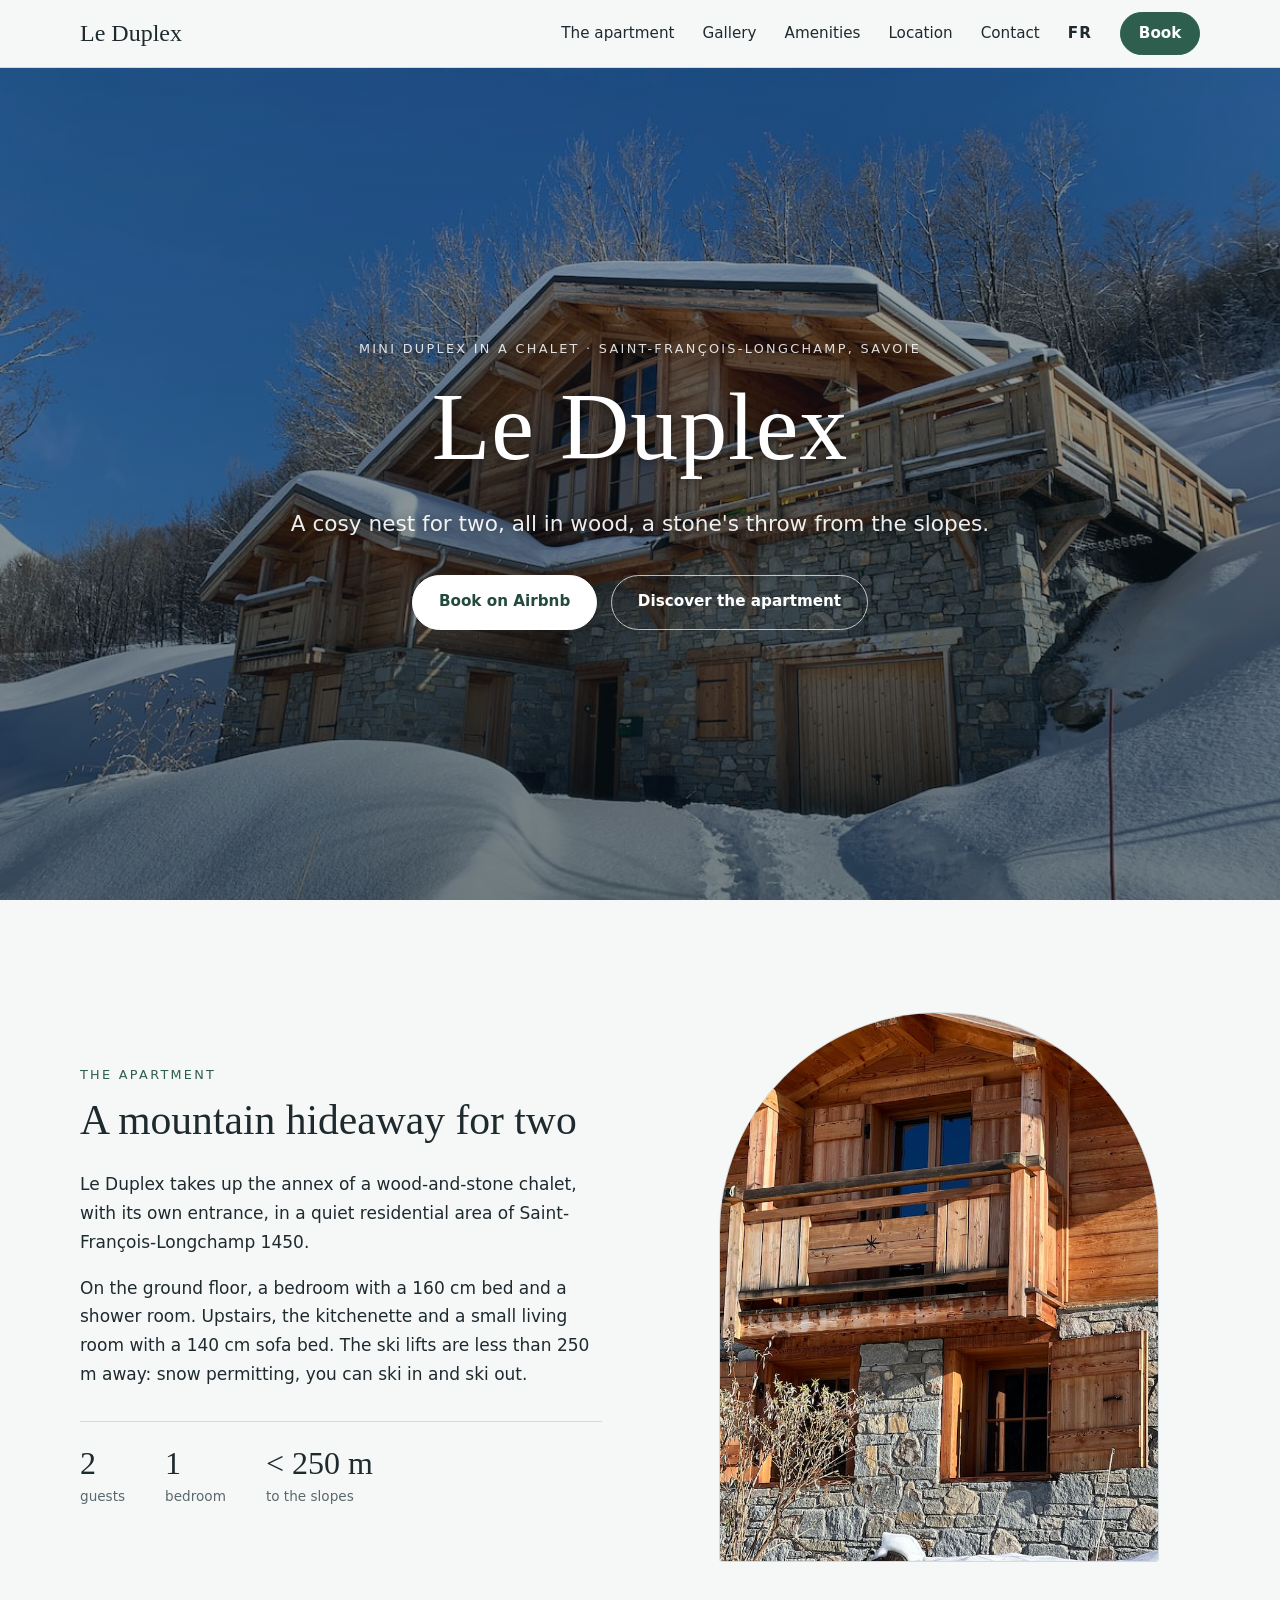
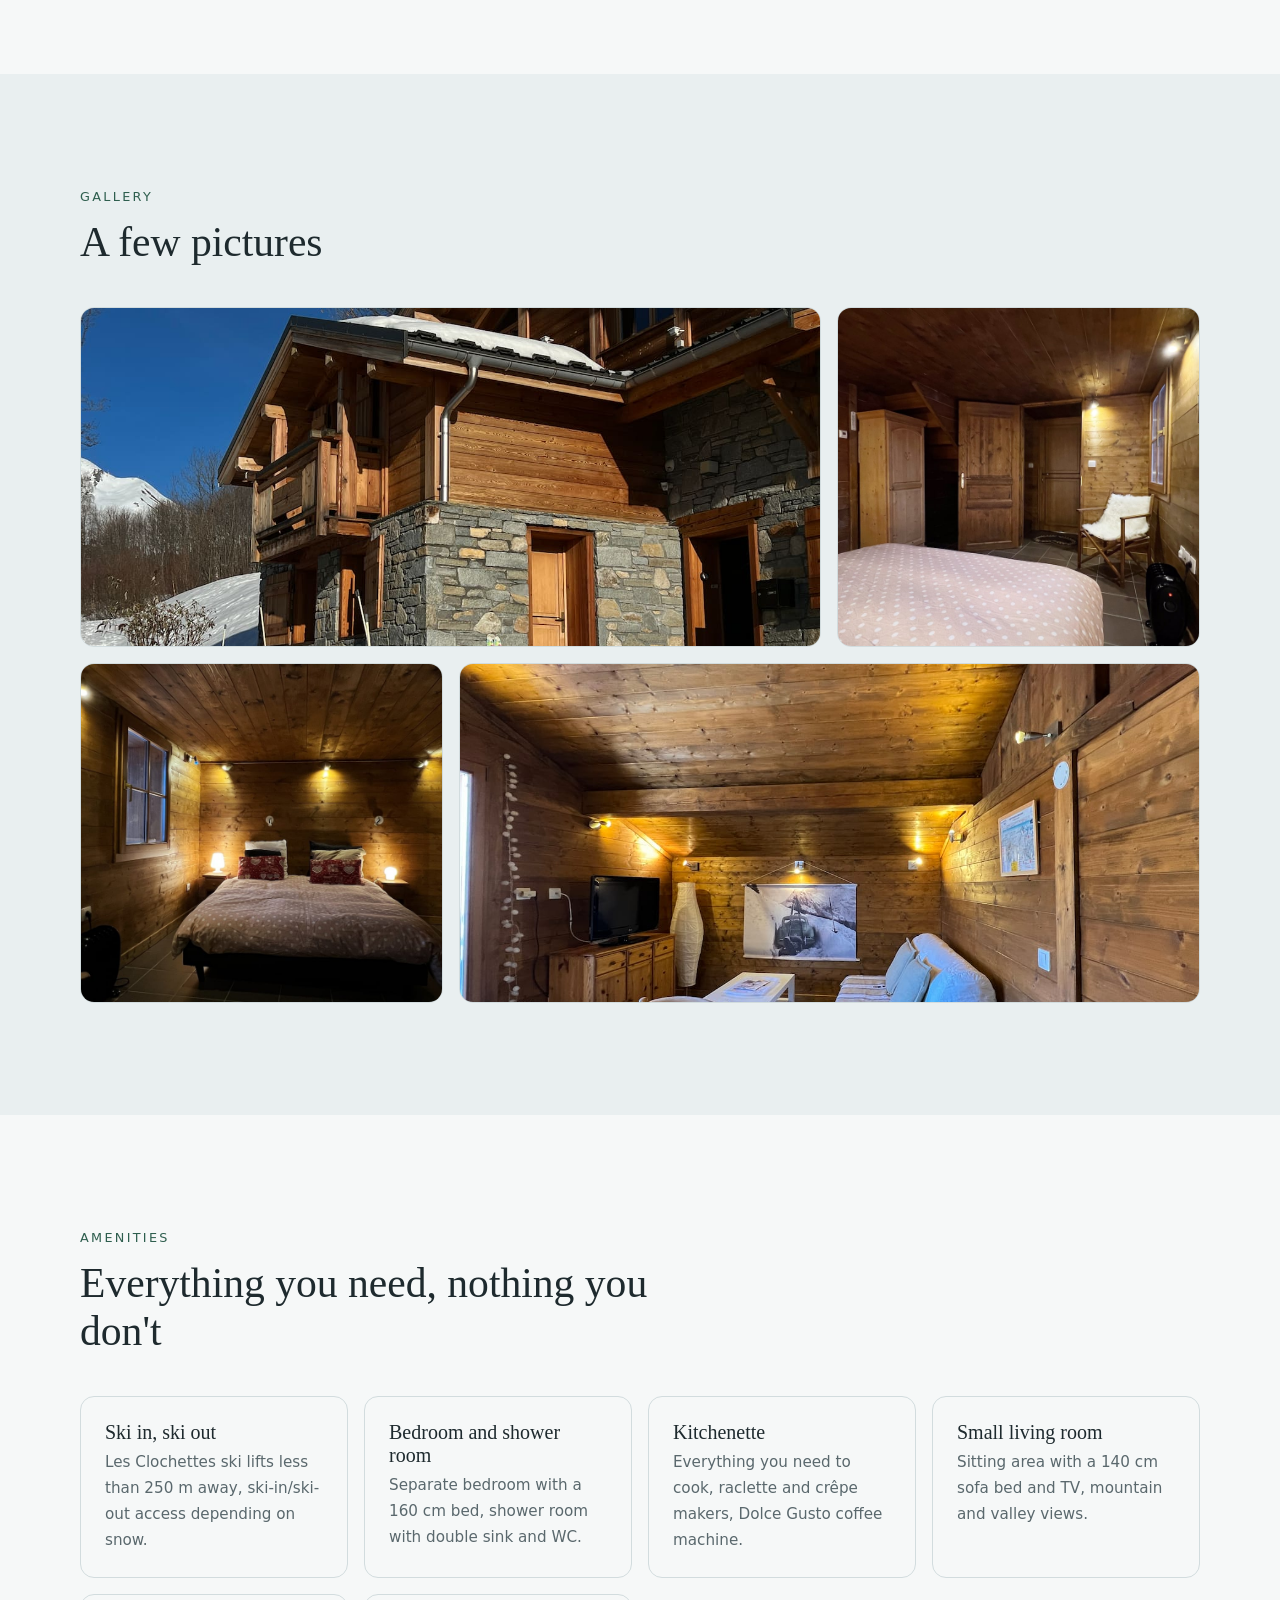
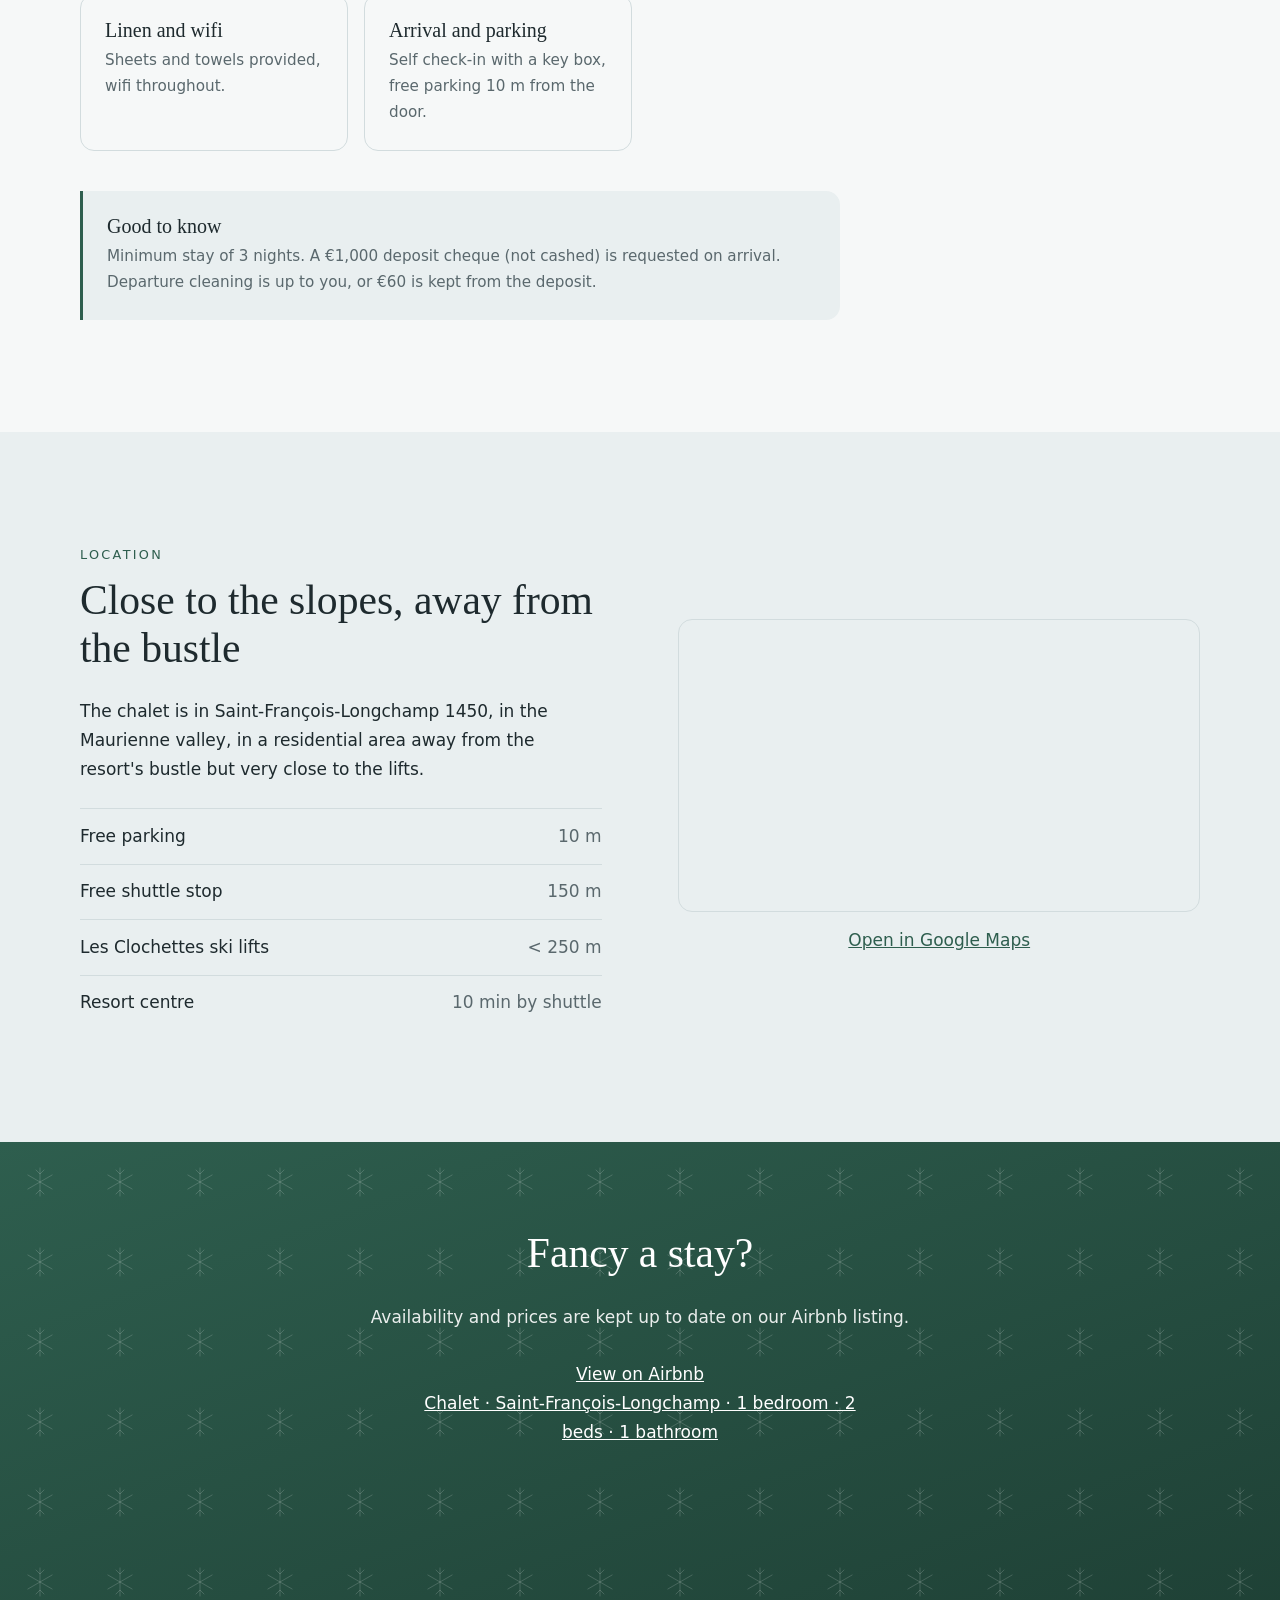
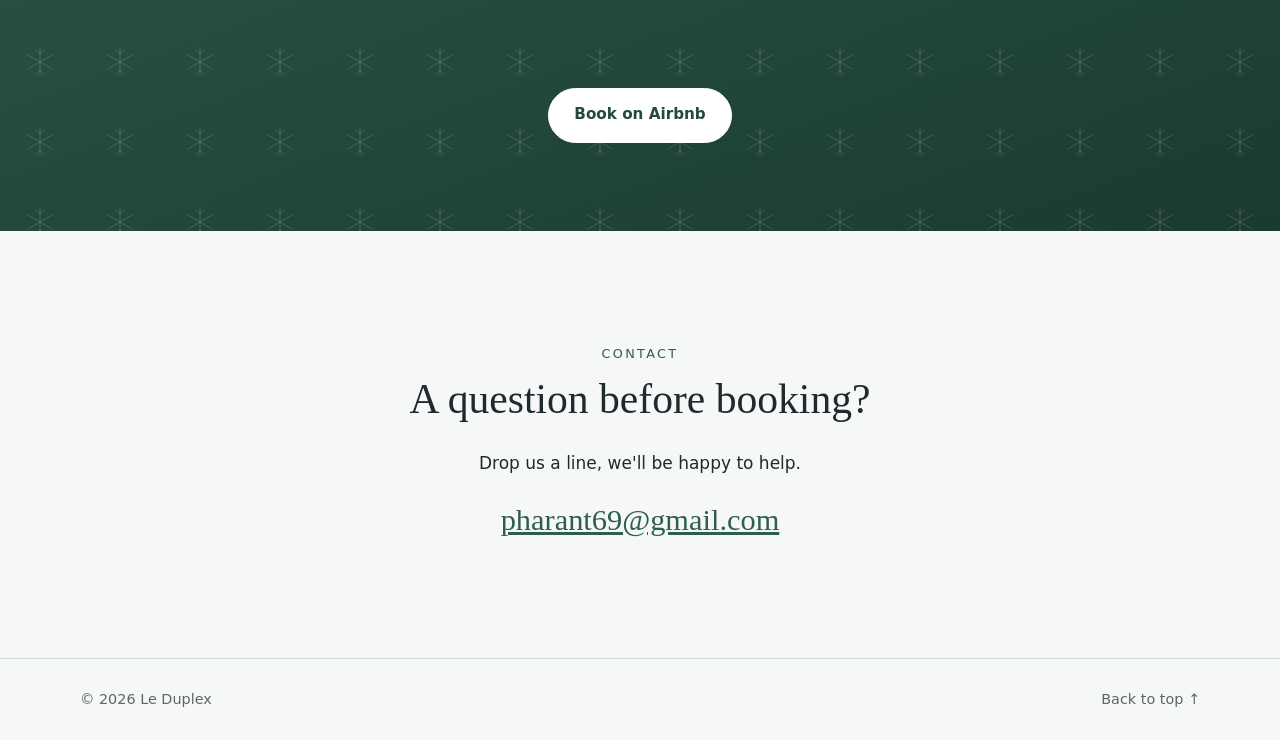
==== en/index.html @ a4e2efff "Create the Le Duplex site from the Dar Luce template One-page site (French and English) for the mini" ====
<!DOCTYPE html>
<html lang="en">
<head>
  <meta charset="utf-8">
  <meta name="viewport" content="width=device-width, initial-scale=1">
  <title>Le Duplex — Mini duplex in a chalet in Saint-François-Longchamp</title>
  <meta name="description" content="A mini duplex for two in a wood-and-stone chalet in Saint-François-Longchamp 1450, less than 250 m from the slopes. Discover the apartment and its amenities, and book your stay on Airbnb.">
  <meta name="theme-color" content="#2e5e4e">
  <meta property="og:title" content="Le Duplex — Mini duplex in a chalet in Saint-François-Longchamp">
  <meta property="og:description" content="A cosy nest for two in a chalet, less than 250 m from the slopes of Saint-François-Longchamp. Book on Airbnb.">
  <meta property="og:type" content="website">
  <link rel="alternate" hreflang="fr" href="../">
  <link rel="alternate" hreflang="en" href="./">
  <link rel="icon" href="../images/favicon.svg" type="image/svg+xml">
  <link rel="stylesheet" href="../css/style.css">
  <script>document.documentElement.classList.add('js');</script>
</head>
<body>
  <a class="skip-link" href="#apartment">Skip to content</a>

  <header class="site-header">
    <div class="container header-inner">
      <a class="brand" href="#home">Le Duplex</a>
      <button class="nav-toggle" type="button" aria-expanded="false" aria-controls="menu" aria-label="Open menu">
        <span></span><span></span><span></span>
      </button>
      <nav id="menu" class="nav" aria-label="Main navigation">
        <a href="#apartment">The apartment</a>
        <a href="#gallery">Gallery</a>
        <a href="#amenities">Amenities</a>
        <a href="#location">Location</a>
        <a href="#contact">Contact</a>
        <a class="lang" href="../index.html" lang="fr" hreflang="fr" aria-label="Version française">FR</a>
        <a class="btn btn-small" href="#book">Book</a>
      </nav>
    </div>
  </header>

  <main>
    <section id="home" class="hero">
      <div class="container hero-content">
        <p class="eyebrow">Mini duplex in a chalet · Saint-François-Longchamp, Savoie</p>
        <h1>Le Duplex</h1>
        <p class="hero-lead">A cosy nest for two, all in wood, a stone's throw from the slopes.</p>
        <div class="hero-actions">
          <a class="btn" href="https://www.airbnb.com/rooms/54011270" target="_blank" rel="noopener">Book on Airbnb</a>
          <a class="btn btn-ghost" href="#apartment">Discover the apartment</a>
        </div>
      </div>
    </section>

    <section id="apartment" class="section">
      <div class="container split">
        <div class="reveal">
          <p class="eyebrow">The apartment</p>
          <h2>A mountain hideaway for two</h2>
          <p>Le Duplex takes up the annex of a wood-and-stone chalet, with its own entrance, in a quiet residential area of Saint-François-Longchamp 1450.</p>
          <p>On the ground floor, a bedroom with a 160 cm bed and a shower room. Upstairs, the kitchenette and a small living room with a 140 cm sofa bed. The ski lifts are less than 250 m away: snow permitting, you can ski in and ski out.</p>
          <ul class="facts">
            <li><strong>2</strong><span>guests</span></li>
            <li><strong>1</strong><span>bedroom</span></li>
            <li><strong>&lt; 250 m</strong><span>to the slopes</span></li>
          </ul>
        </div>
        <figure class="photo photo-arch reveal"><img src="../images/photo3.jpg" alt="Wooden balcony and shutters of the chalet" width="1200" height="900"></figure>
      </div>
    </section>

    <section id="gallery" class="section section-alt">
      <div class="container">
        <div class="section-head reveal">
          <p class="eyebrow">Gallery</p>
          <h2>A few pictures</h2>
        </div>
        <div class="gallery">
          <figure class="photo wide reveal"><img src="../images/photo2.jpg" alt="The chalet entrance in the snow, skis leaning against the stone wall" width="1200" height="675" loading="lazy"></figure>
          <figure class="photo reveal"><img src="../images/photo5.jpg" alt="The bedroom: wooden wardrobe, armchair and windows" width="1200" height="800" loading="lazy"></figure>
          <figure class="photo reveal"><img src="../images/photo4.jpg" alt="The bedroom and its 160 cm bed, soft lighting" width="1200" height="800" loading="lazy"></figure>
          <figure class="photo wide reveal"><img src="../images/photo6.jpg" alt="The wood-panelled living room with its sofa bed" width="1200" height="675" loading="lazy"></figure>
        </div>
      </div>
    </section>

    <section id="amenities" class="section">
      <div class="container">
        <div class="section-head reveal">
          <p class="eyebrow">Amenities</p>
          <h2>Everything you need, nothing you don't</h2>
        </div>
        <ul class="features">
          <li class="reveal"><h3>Ski in, ski out</h3><p>Les Clochettes ski lifts less than 250 m away, ski-in/ski-out access depending on snow.</p></li>
          <li class="reveal"><h3>Bedroom and shower room</h3><p>Separate bedroom with a 160 cm bed, shower room with double sink and WC.</p></li>
          <li class="reveal"><h3>Kitchenette</h3><p>Everything you need to cook, raclette and crêpe makers, Dolce Gusto coffee machine.</p></li>
          <li class="reveal"><h3>Small living room</h3><p>Sitting area with a 140 cm sofa bed and TV, mountain and valley views.</p></li>
          <li class="reveal"><h3>Linen and wifi</h3><p>Sheets and towels provided, wifi throughout.</p></li>
          <li class="reveal"><h3>Arrival and parking</h3><p>Self check-in with a key box, free parking 10 m from the door.</p></li>
        </ul>
        <div class="notes reveal">
          <h3>Good to know</h3>
          <p>Minimum stay of 3 nights. A €1,000 deposit cheque (not cashed) is requested on arrival. Departure cleaning is up to you, or €60 is kept from the deposit.</p>
        </div>
      </div>
    </section>

    <section id="location" class="section section-alt">
      <div class="container split">
        <div class="reveal">
          <p class="eyebrow">Location</p>
          <h2>Close to the slopes, away from the bustle</h2>
          <p>The chalet is in Saint-François-Longchamp 1450, in the Maurienne valley, in a residential area away from the resort's bustle but very close to the lifts.</p>
          <ul class="distances">
            <li><span>Free parking</span><span>10 m</span></li>
            <li><span>Free shuttle stop</span><span>150 m</span></li>
            <li><span>Les Clochettes ski lifts</span><span>&lt; 250 m</span></li>
            <li><span>Resort centre</span><span>10 min by shuttle</span></li>
          </ul>
        </div>
        <div class="map map-side reveal">
          <div class="map-frame">
            <iframe src="https://www.google.com/maps?q=Saint-Fran%C3%A7ois-Longchamp%201450&amp;z=13&amp;hl=en&amp;output=embed" title="Map: Saint-François-Longchamp" loading="lazy" referrerpolicy="no-referrer-when-downgrade" allowfullscreen></iframe>
          </div>
          <a href="https://www.google.com/maps/search/?api=1&amp;query=Saint-Fran%C3%A7ois-Longchamp%201450" target="_blank" rel="noopener">Open in Google Maps</a>
        </div>
      </div>
    </section>

    <section id="availability" class="section" data-availability data-remote="https://raw.githubusercontent.com/harantol/duplex_sfl/main/data/availability.json" data-src="../data/availability.json" hidden>
      <div class="container center">
        <p class="eyebrow">Availability</p>
        <h2>When to come?</h2>
        <div class="cal">
          <div class="cal-nav">
            <button class="cal-prev" type="button" aria-label="Previous months">←</button>
            <button class="cal-next" type="button" aria-label="Next months">→</button>
          </div>
          <div class="cal-months" aria-live="polite"></div>
          <p class="cal-legend"><span class="cal-key free"></span>Available <span class="cal-key booked"></span>Unavailable</p>
          <p class="cal-note">Indicative calendar, synced several times a day with our booking calendar.</p>
        </div>
      </div>
    </section>

    <section id="book" class="cta">
      <div class="container reveal">
        <h2>Fancy a stay?</h2>
        <p>Availability and prices are kept up to date on our Airbnb listing.</p>
        <div class="airbnb-embed-frame" data-id="54011270" data-view="home" data-hide-price="true">
          <a href="https://www.airbnb.com/rooms/54011270?source=embed_widget">View on Airbnb</a>
          <a href="https://www.airbnb.com/rooms/54011270?source=embed_widget" rel="nofollow">Chalet · Saint-François-Longchamp · 1 bedroom · 2 beds · 1 bathroom</a>
          <script async src="https://www.airbnb.com/embeddable/airbnb_jssdk"></script>
        </div>
        <div class="cta-actions">
          <a class="btn btn-light" href="https://www.airbnb.com/rooms/54011270" target="_blank" rel="noopener">Book on Airbnb</a>
        </div>
      </div>
    </section>

    <section id="contact" class="section">
      <div class="container narrow center reveal">
        <p class="eyebrow">Contact</p>
        <h2>A question before booking?</h2>
        <p>Drop us a line, we'll be happy to help.</p>
        <!-- Address split up to keep it away from bots; js/main.js turns it into a link -->
        <span class="contact-link" data-user="pharant69" data-domain="gmail.com">pharant69 [at] gmail.com</span>
      </div>
    </section>
  </main>

  <footer class="site-footer">
    <div class="container footer-inner">
      <span>© <span id="annee">2026</span> Le Duplex</span>
      <a href="#home">Back to top ↑</a>
    </div>
  </footer>

  <script src="../js/main.js" defer></script>
  <script src="../js/calendar.js" defer></script>
</body>
</html>
---- css/style.css ----
/* ---------- Thème ---------- */
:root {
  --bg: #f6f8f8;
  --bg-alt: #e9eff0;
  --text: #1e2a2e;
  --muted: #5a686d;
  --line: #d2dcde;
  --accent: #2e5e4e;
  --accent-hover: #234a3d;
  --on-accent: #fff;
  --header-bg: rgba(246, 248, 248, 0.88);

  /* Photo d'accueil (`none` pour revenir au dégradé seul) */
  --hero-photo: url("../images/photo1.jpg");

  --serif: "Iowan Old Style", "Palatino Linotype", Palatino, "Book Antiqua", Georgia, serif;
  --sans: system-ui, -apple-system, "Segoe UI", Roboto, "Helvetica Neue", Arial, sans-serif;
  --radius: 14px;
  --header-h: 68px;

  /* Flocons de neige */
  --pattern: url("data:image/svg+xml,%3Csvg xmlns='http://www.w3.org/2000/svg' width='80' height='80' viewBox='0 0 80 80'%3E%3Cg fill='none' stroke='%23fff' stroke-opacity='.16' stroke-linecap='round'%3E%3Cpath d='M40 26v28M27.9 33l24.2 14M27.9 47l24.2-14M36 28l4 4 4-4M36 52l4-4 4 4'/%3E%3C/g%3E%3C/svg%3E");
}

@media (prefers-color-scheme: dark) {
  :root {
    --bg: #121a1c;
    --bg-alt: #1a2427;
    --text: #e6eef0;
    --muted: #9aabb0;
    --line: #2b3a3e;
    --accent: #6fb39a;
    --accent-hover: #88c6af;
    --on-accent: #121a1c;
    --header-bg: rgba(18, 26, 28, 0.88);
  }
}

/* ---------- Base ---------- */
*, *::before, *::after { box-sizing: border-box; }

html { scroll-behavior: smooth; scroll-padding-top: var(--header-h); }

body {
  margin: 0;
  background: var(--bg);
  color: var(--text);
  font-family: var(--sans);
  font-size: 1.0625rem;
  line-height: 1.7;
  -webkit-font-smoothing: antialiased;
}

h1, h2, h3 { font-family: var(--serif); font-weight: 500; line-height: 1.15; margin: 0 0 0.6em; }
h1 { font-size: clamp(3rem, 10vw, 6rem); letter-spacing: 0.01em; }
h2 { font-size: clamp(1.8rem, 4vw, 2.6rem); }
h3 { font-size: 1.25rem; margin-bottom: 0.3em; }
p { margin: 0 0 1em; }
a { color: var(--accent); }
img { display: block; max-width: 100%; }
ul { list-style: none; margin: 0; padding: 0; }
:focus-visible { outline: 2px solid var(--accent); outline-offset: 3px; }

.container { width: min(1120px, 100% - 2.5rem); margin-inline: auto; }
.narrow { max-width: 640px; }
.center { text-align: center; }

.eyebrow {
  font-size: 0.8rem;
  letter-spacing: 0.18em;
  text-transform: uppercase;
  color: var(--accent);
  margin-bottom: 0.9em;
}

.skip-link {
  position: absolute; left: 1rem; top: -4rem; z-index: 100;
  background: var(--accent); color: var(--on-accent);
  padding: 0.5rem 1rem; border-radius: 8px;
}
.skip-link:focus { top: 1rem; }

/* ---------- Boutons ---------- */
.btn {
  display: inline-block;
  padding: 0.85rem 1.6rem;
  border: 1px solid var(--accent);
  border-radius: 999px;
  background: var(--accent);
  color: var(--on-accent);
  font-weight: 600;
  font-size: 0.95rem;
  text-decoration: none;
  transition: background 0.2s, border-color 0.2s, color 0.2s;
}
.btn:hover { background: var(--accent-hover); border-color: var(--accent-hover); }
.btn-small { padding: 0.5rem 1.1rem; }
.btn-ghost { background: transparent; border-color: rgba(255, 255, 255, 0.7); color: #fff; }
.btn-ghost:hover { background: rgba(255, 255, 255, 0.15); border-color: #fff; }
.btn-light { background: #fff; border-color: #fff; color: #234a3d; }
.btn-light:hover { background: #e3efea; border-color: #e3efea; }

/* ---------- En-tête ---------- */
.site-header {
  position: sticky; top: 0; z-index: 50;
  height: var(--header-h);
  background: var(--header-bg);
  backdrop-filter: blur(10px);
  border-bottom: 1px solid var(--line);
}
.header-inner { height: 100%; display: flex; align-items: center; justify-content: space-between; }
.brand { font-family: var(--serif); font-size: 1.5rem; color: var(--text); text-decoration: none; }

.nav { display: flex; align-items: center; gap: 1.75rem; }
.nav a:not(.btn) { color: var(--text); text-decoration: none; font-size: 0.95rem; }
.nav a:not(.btn):hover { color: var(--accent); }
.nav .lang { font-weight: 600; letter-spacing: 0.08em; }

.nav-toggle {
  display: none;
  width: 44px; height: 44px; padding: 10px;
  background: none; border: 0; cursor: pointer;
  flex-direction: column; justify-content: space-between;
}
.nav-toggle span { display: block; height: 2px; background: var(--text); border-radius: 2px; transition: transform 0.2s, opacity 0.2s; }
.nav-toggle[aria-expanded="true"] span:nth-child(1) { transform: translateY(11px) rotate(45deg); }
.nav-toggle[aria-expanded="true"] span:nth-child(2) { opacity: 0; }
.nav-toggle[aria-expanded="true"] span:nth-child(3) { transform: translateY(-11px) rotate(-45deg); }

@media (max-width: 820px) {
  .js .nav-toggle { display: flex; }
  .js .nav {
    position: absolute; top: var(--header-h); left: 0; right: 0;
    flex-direction: column; align-items: stretch; gap: 0;
    padding: 0.5rem 1.25rem 1.25rem;
    background: var(--bg);
    border-bottom: 1px solid var(--line);
    display: none;
  }
  .js .nav.open { display: flex; }
  .js .nav a:not(.btn) { padding: 0.8rem 0; border-bottom: 1px solid var(--line); }
  .js .nav .btn { margin-top: 1rem; text-align: center; }
  /* Sans JavaScript : le menu reste visible et défile horizontalement */
  html:not(.js) .nav { overflow-x: auto; gap: 1.1rem; margin-left: 1rem; white-space: nowrap; }
}

/* ---------- Accueil ---------- */
.hero {
  min-height: min(calc(100svh - var(--header-h)), 860px);
  display: flex; align-items: center; justify-content: center;
  padding: 4rem 0;
  color: #fff;
  text-align: center;
  background:
    linear-gradient(rgba(10, 22, 28, 0.35), rgba(10, 22, 28, 0.55)),
    var(--hero-photo) center / cover no-repeat,
    linear-gradient(160deg, #4f7f9a 0%, #2e5e4e 55%, #1b3a30 100%);
}
.hero-content { max-width: 760px; text-shadow: 0 1px 12px rgba(0, 0, 0, 0.45); }
.hero .btn { text-shadow: none; }
.hero .eyebrow { color: rgba(255, 255, 255, 0.85); }
.hero h1 { margin-bottom: 0.25em; }
.hero-lead { font-size: clamp(1.1rem, 2.4vw, 1.35rem); color: rgba(255, 255, 255, 0.92); margin-bottom: 2rem; }
.hero-actions, .cta-actions { display: flex; flex-wrap: wrap; gap: 0.9rem; justify-content: center; }
.hero .btn:not(.btn-ghost) { background: #fff; border-color: #fff; color: #234a3d; }
.hero .btn:not(.btn-ghost):hover { background: #e3efea; border-color: #e3efea; }

/* ---------- Sections ---------- */
.section { padding: clamp(4rem, 9vw, 7rem) 0; }
.section-alt { background: var(--bg-alt); }
.section-head { max-width: 640px; margin-bottom: 2.5rem; }

.split { display: grid; grid-template-columns: 1fr 1fr; gap: clamp(2rem, 6vw, 5rem); align-items: center; }
@media (max-width: 820px) { .split { grid-template-columns: 1fr; } }

.facts { display: flex; gap: 2.5rem; margin-top: 2rem; padding-top: 1.5rem; border-top: 1px solid var(--line); }
.facts strong { display: block; font-family: var(--serif); font-size: 2rem; font-weight: 500; line-height: 1.1; }
.facts span { font-size: 0.85rem; color: var(--muted); }

/* ---------- Photos ---------- */
.photo {
  margin: 0;
  aspect-ratio: 4 / 3;
  border-radius: var(--radius);
  overflow: hidden;
  background: linear-gradient(135deg, var(--line), var(--bg-alt));
  border: 1px solid var(--line);
  display: grid; place-items: center;
}
.photo span { color: var(--muted); font-size: 0.85rem; letter-spacing: 0.08em; text-transform: uppercase; }
.photo img { width: 100%; height: 100%; object-fit: cover; }
.photo-arch { aspect-ratio: 4 / 5; border-radius: 999px 999px var(--radius) var(--radius); max-width: 440px; width: 100%; justify-self: center; }

.gallery { display: grid; grid-template-columns: repeat(3, 1fr); grid-auto-rows: 340px; gap: 1rem; }
.gallery .photo { aspect-ratio: auto; }
.gallery .wide { grid-column: span 2; }
.gallery .tall { grid-row: span 2; }
@media (max-width: 820px) {
  .gallery { grid-template-columns: 1fr; grid-auto-rows: auto; }
  .gallery .wide { grid-column: auto; }
  .gallery .tall { grid-row: auto; }
  .gallery .photo img { height: auto; }
}

.around { display: grid; grid-template-columns: repeat(4, 1fr); gap: 1rem; margin-top: clamp(2rem, 5vw, 3.5rem); }
@media (max-width: 820px) { .around { grid-template-columns: repeat(2, 1fr); } }

/* ---------- Vidéo ---------- */
.video { max-width: 960px; margin-top: clamp(3rem, 7vw, 5rem); text-align: center; }
.video-frame { aspect-ratio: 16 / 9; border-radius: var(--radius); overflow: hidden; background: #000; border: 1px solid var(--line); }
.video-frame iframe { display: block; width: 100%; height: 100%; border: 0; }

/* ---------- Carte ---------- */
.map { max-width: 760px; margin-top: clamp(2rem, 5vw, 3.5rem); text-align: center; }
.map-frame { aspect-ratio: 16 / 9; border-radius: var(--radius); overflow: hidden; border: 1px solid var(--line); margin-bottom: 0.9rem; }
.map-side { margin-top: 0; }
.map-frame iframe { display: block; width: 100%; height: 100%; border: 0; }

/* ---------- Équipements ---------- */
.features { display: grid; grid-template-columns: repeat(auto-fit, minmax(260px, 1fr)); gap: 1rem; }
.features li { padding: 1.5rem; border: 1px solid var(--line); border-radius: var(--radius); }
.features p { margin: 0; color: var(--muted); font-size: 0.95rem; }

/* ---------- Bon à savoir ---------- */
.notes { max-width: 760px; margin-top: 2.5rem; padding: 1.5rem; border-left: 3px solid var(--accent); background: var(--bg-alt); border-radius: 0 var(--radius) var(--radius) 0; }
.notes p { margin: 0; color: var(--muted); font-size: 0.95rem; }

/* ---------- Situation ---------- */
.distances { margin-top: 1.5rem; }
.distances li { display: flex; justify-content: space-between; gap: 1rem; padding: 0.8rem 0; border-top: 1px solid var(--line); }
.distances li span:last-child { color: var(--muted); white-space: nowrap; }

/* ---------- Disponibilités ---------- */
.cal { max-width: 720px; margin: 2rem auto 0; }
.cal-nav { display: flex; justify-content: space-between; margin-bottom: -44px; position: relative; z-index: 1; }
.cal-nav button {
  width: 44px; height: 44px;
  border: 1px solid var(--line); border-radius: 50%;
  background: var(--bg); color: var(--text);
  font-size: 1.1rem; cursor: pointer;
}
.cal-nav button:hover:not(:disabled) { border-color: var(--accent); color: var(--accent); }
.cal-nav button:disabled { opacity: 0.35; cursor: default; }
.cal-months { display: grid; grid-template-columns: 1fr 1fr; gap: 2.5rem; }
.cal-month h3 { font-size: 1.15rem; text-transform: capitalize; margin-bottom: 1rem; line-height: 44px; }
.cal-grid { display: grid; grid-template-columns: repeat(7, 1fr); gap: 4px; font-size: 0.9rem; }
.cal-weekday { color: var(--muted); font-size: 0.75rem; text-transform: uppercase; padding-bottom: 0.3rem; }
.cal-day { aspect-ratio: 1; display: grid; place-items: center; border-radius: 8px; }
.cal-day.free { background: var(--bg-alt); }
.cal-day.booked { color: var(--muted); text-decoration: line-through; opacity: 0.55; }
.cal-day.past { color: var(--muted); opacity: 0.35; }
.cal-legend { margin: 1.75rem 0 0.5rem; font-size: 0.9rem; color: var(--muted); }
.cal-key { display: inline-block; width: 0.9rem; height: 0.9rem; border-radius: 4px; vertical-align: -0.1rem; margin: 0 0.35rem 0 1rem; }
.cal-key.free { background: var(--bg-alt); border: 1px solid var(--line); margin-left: 0; }
.cal-key.booked { border: 1px dashed var(--muted); opacity: 0.6; }
.cal-note { font-size: 0.85rem; color: var(--muted); margin: 0; }
@media (max-width: 640px) {
  .cal-months { grid-template-columns: 1fr; }
  .cal-month + .cal-month { display: none; }
}

/* ---------- Appel à réserver ---------- */
.cta {
  padding: clamp(3.5rem, 8vw, 5.5rem) 0;
  text-align: center;
  color: #fff;
  background: var(--pattern), linear-gradient(160deg, #2e5e4e, #1b3a30);
}
.cta p { color: rgba(255, 255, 255, 0.9); margin-bottom: 1.75rem; }
.airbnb-embed-frame { width: min(450px, 100%); min-height: 300px; margin: 0 auto 1.75rem; }
.airbnb-embed-frame a { color: #fff; display: block; }
.airbnb-embed-frame iframe { border-radius: var(--radius); }

/* ---------- Contact et pied de page ---------- */
.contact-link { font-family: var(--serif); font-size: clamp(1.3rem, 4vw, 1.9rem); overflow-wrap: anywhere; }

.site-footer { border-top: 1px solid var(--line); padding: 1.75rem 0; font-size: 0.9rem; color: var(--muted); }
.footer-inner { display: flex; justify-content: space-between; gap: 1rem; flex-wrap: wrap; }
.site-footer a { color: var(--muted); text-decoration: none; }
.site-footer a:hover { color: var(--accent); }

/* ---------- Apparition au défilement ---------- */
.js .reveal { opacity: 0; transform: translateY(18px); transition: opacity 0.7s ease, transform 0.7s ease; }
.js .reveal.visible { opacity: 1; transform: none; }

@media (prefers-reduced-motion: reduce) {
  html { scroll-behavior: auto; }
  .js .reveal { opacity: 1; transform: none; transition: none; }
}
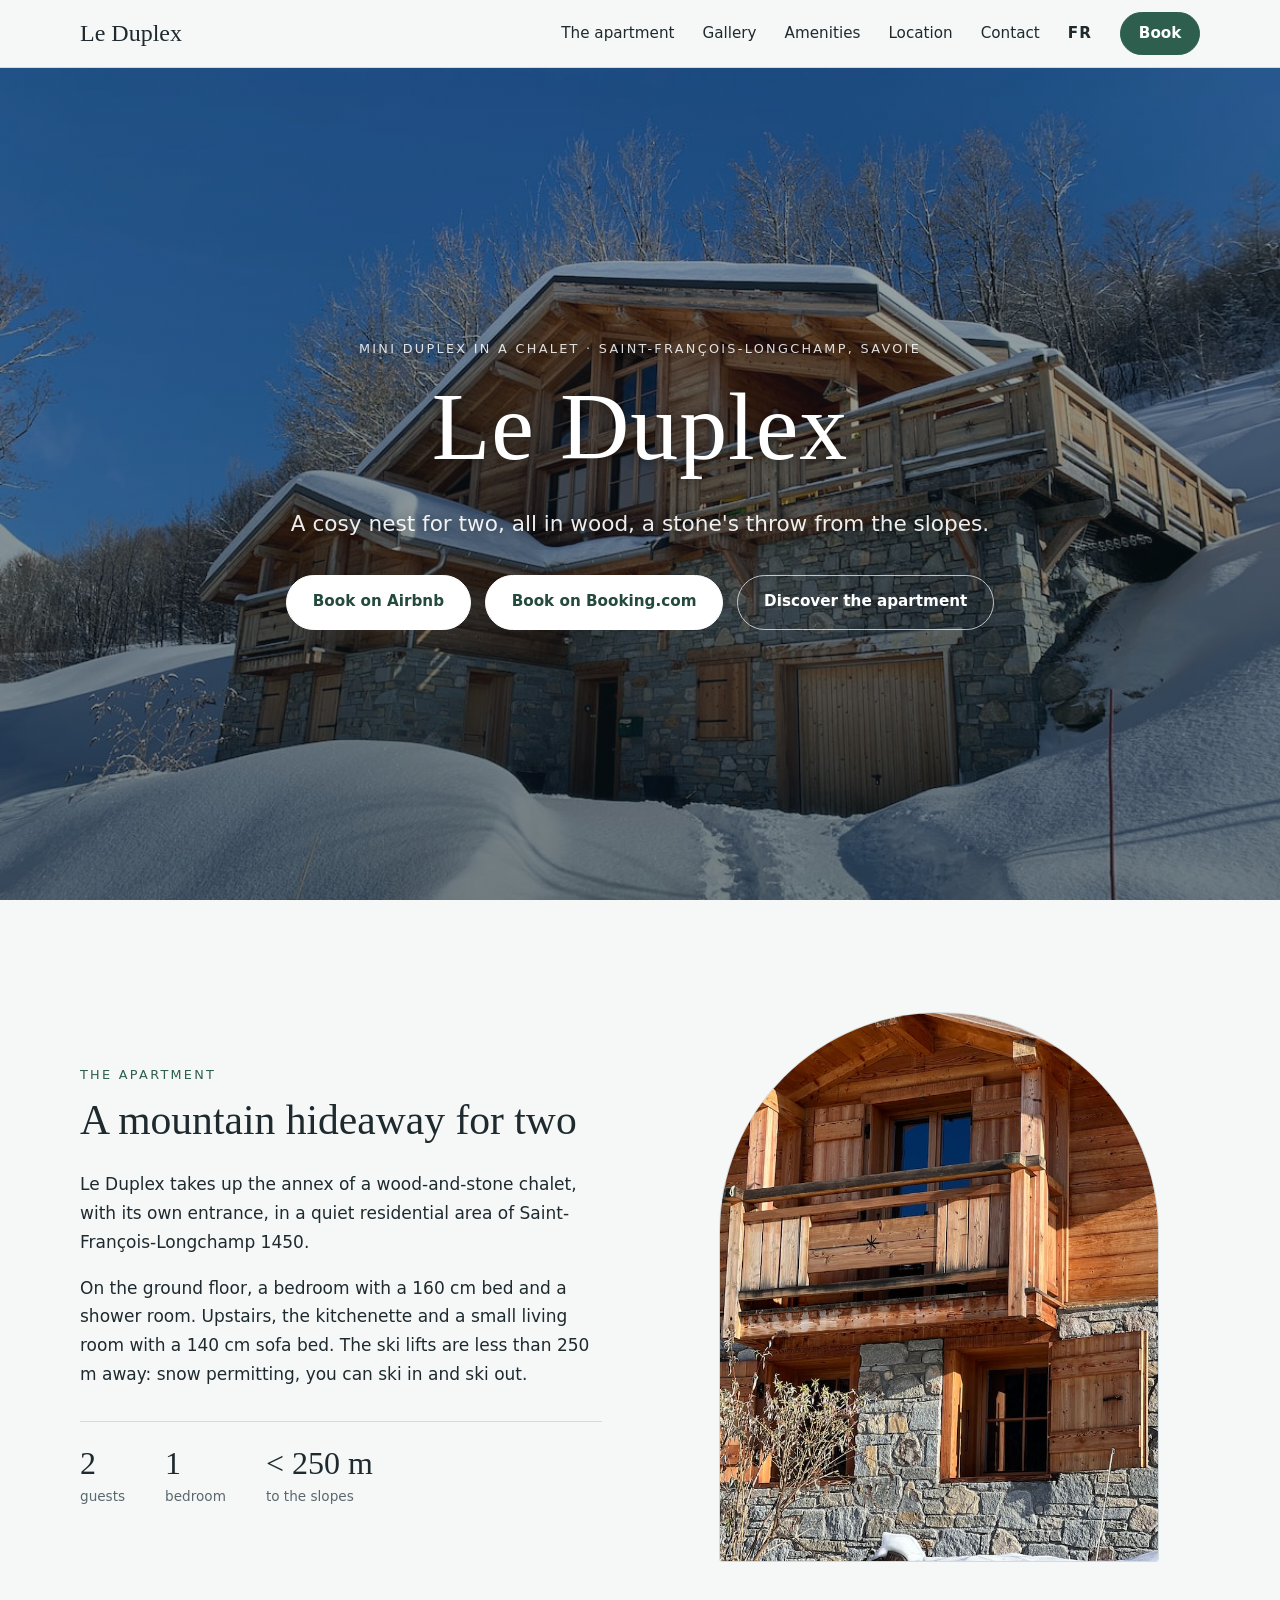
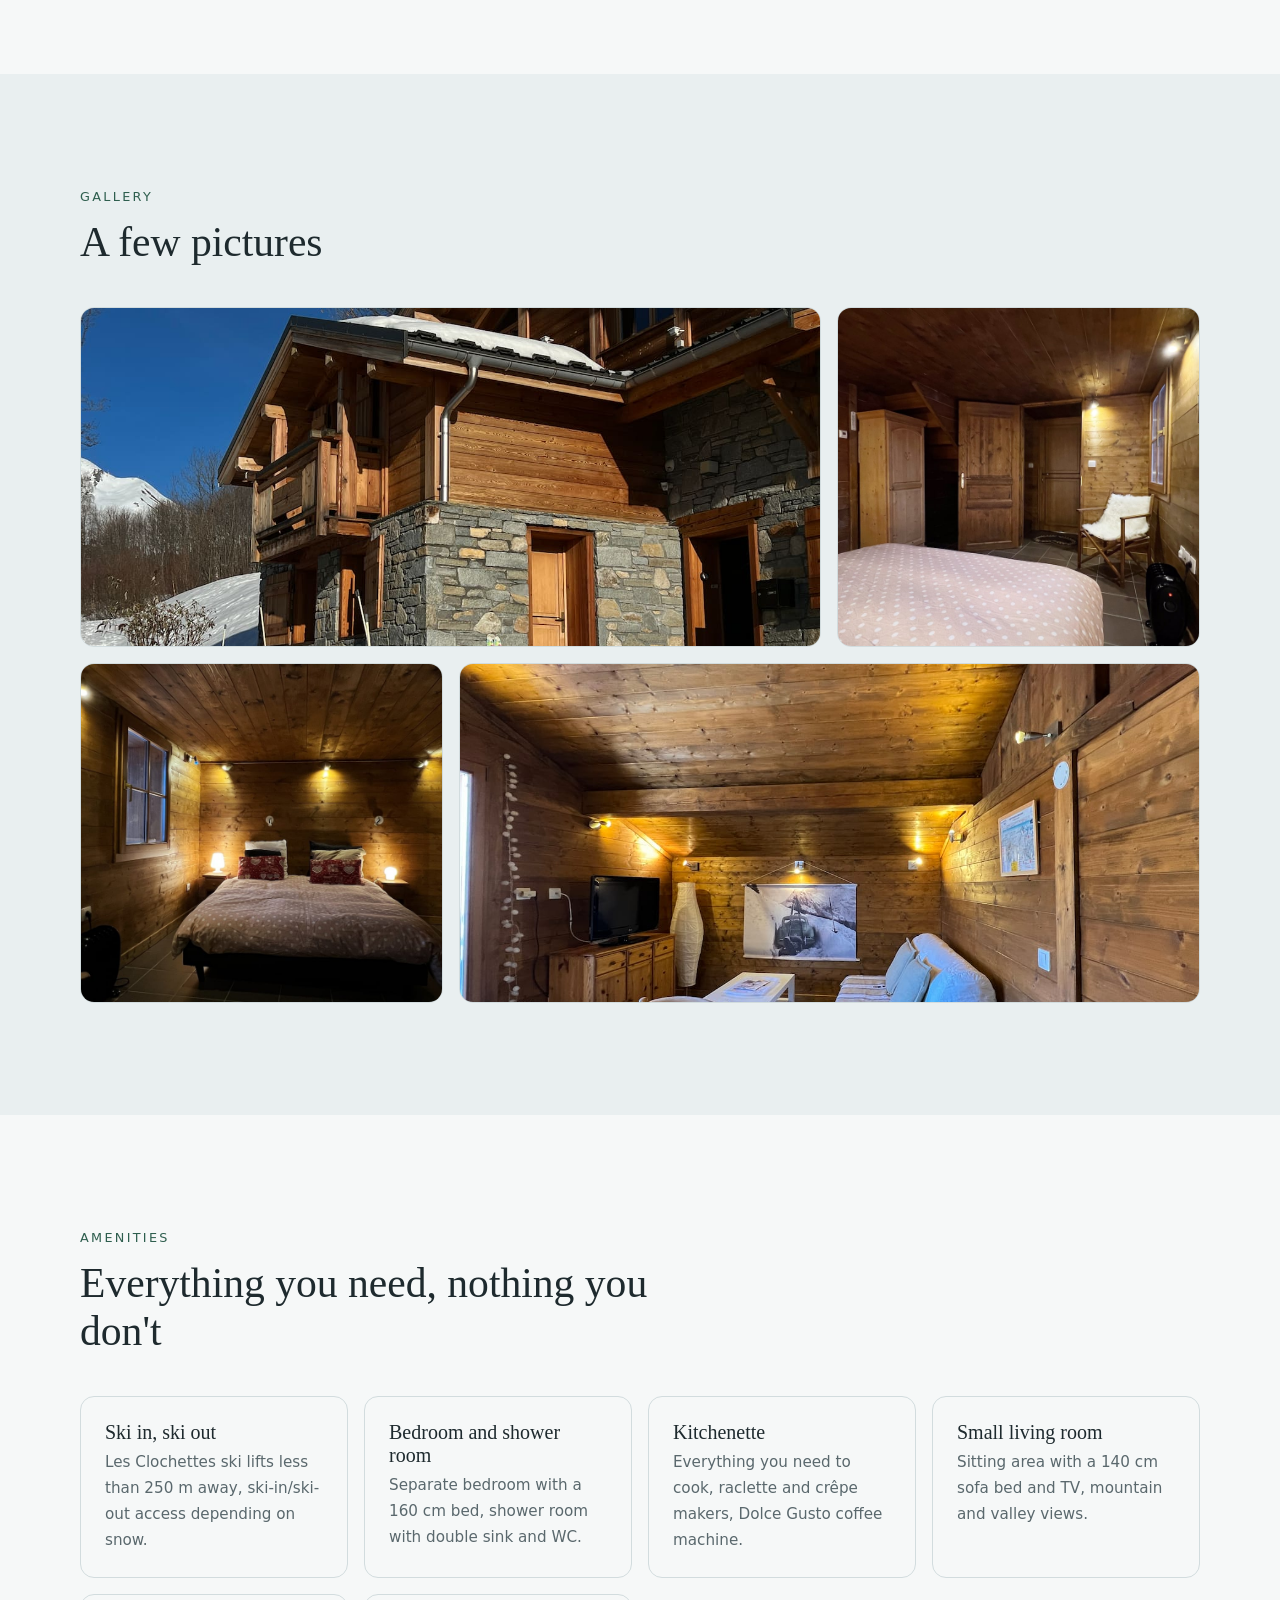
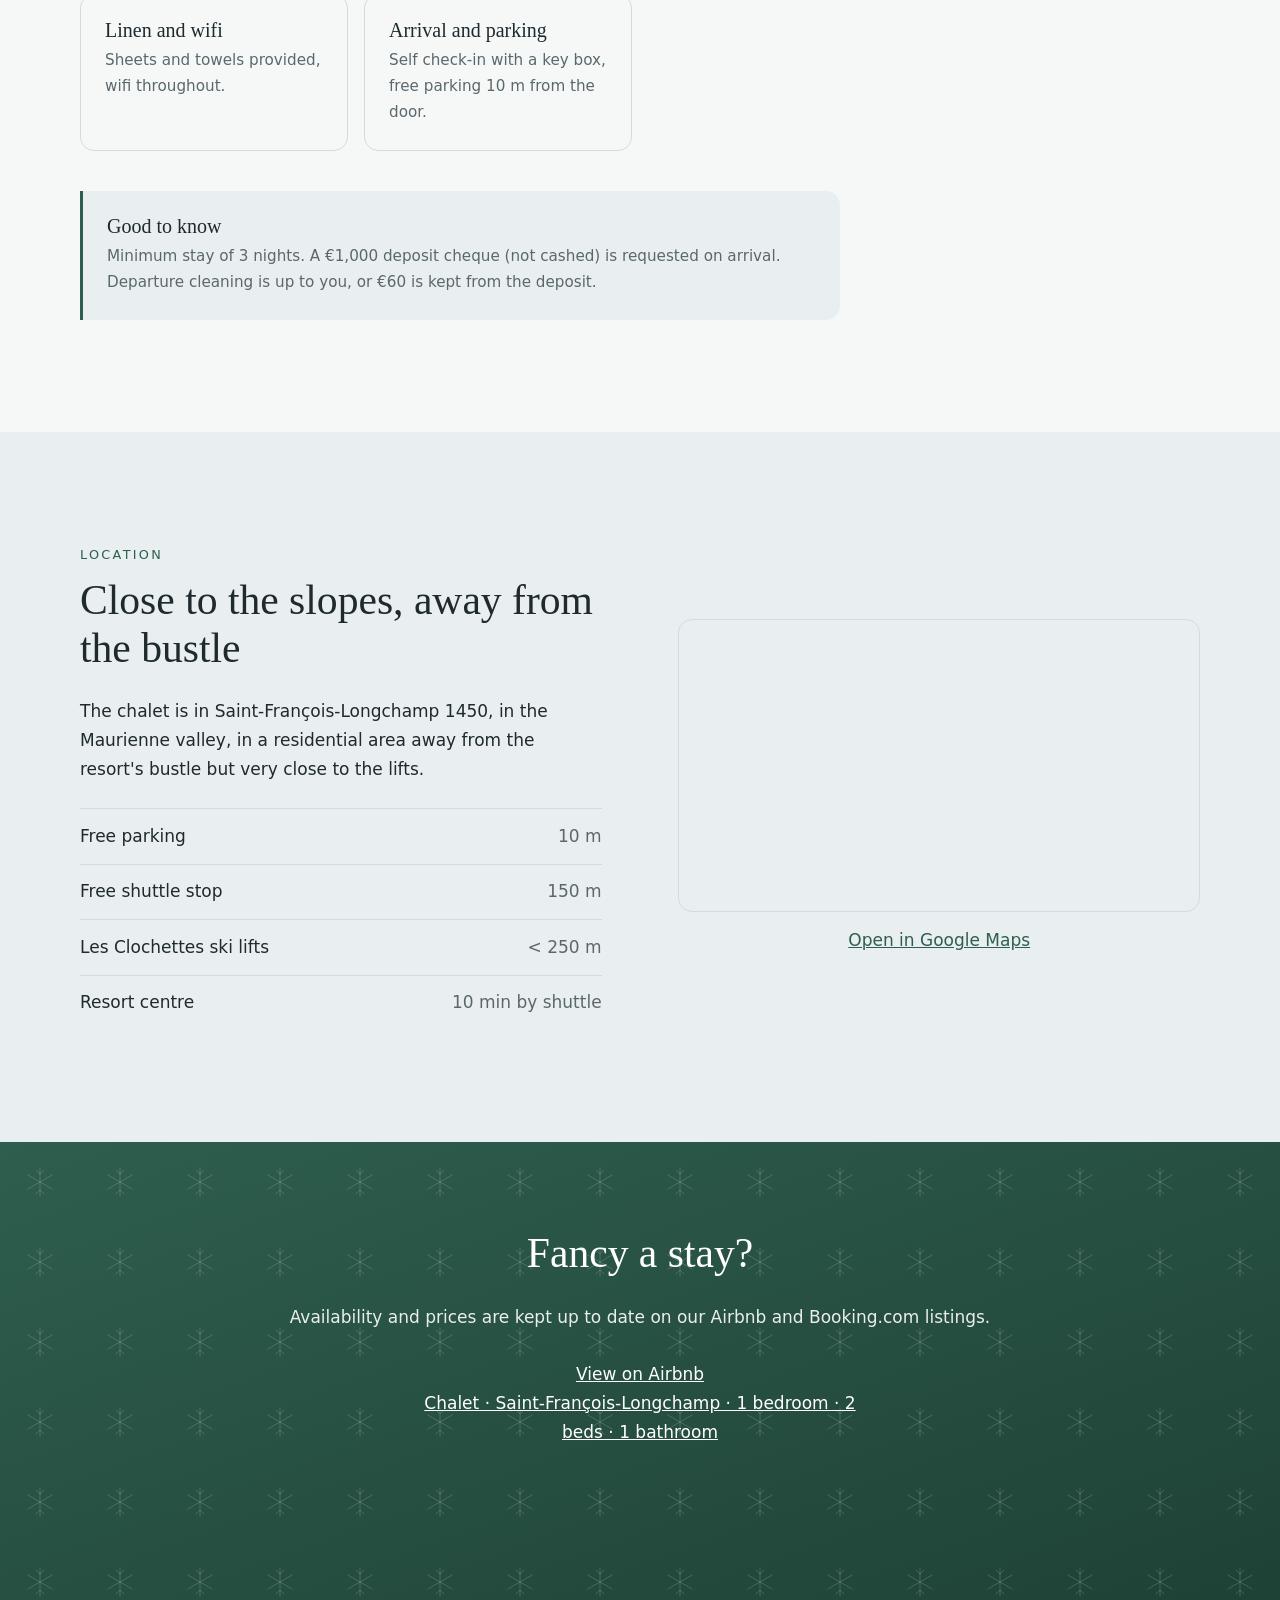
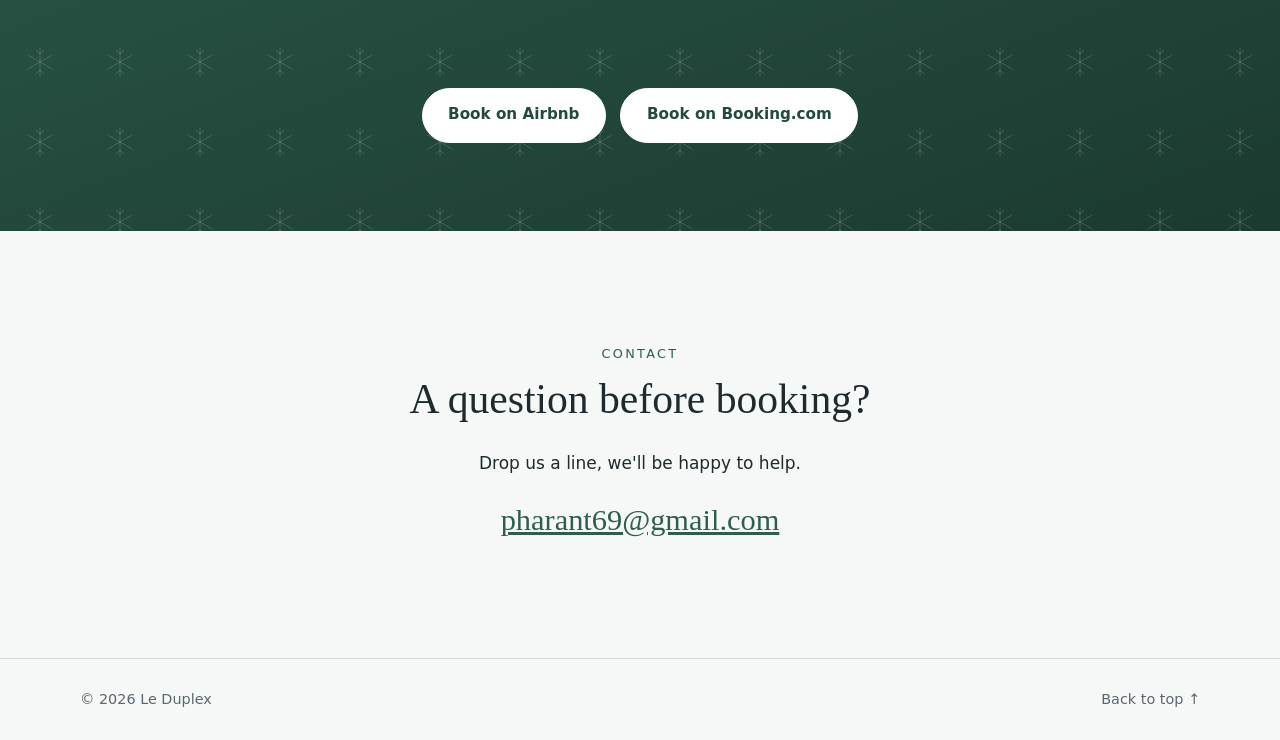
==== commit b6c51d01: "Add the Booking.com listing to the chalet site Booking buttons next to the Airbnb ones (hero and boo" ====
--- a/en/index.html
+++ b/en/index.html
@@ -4,10 +4,10 @@
   <meta charset="utf-8">
   <meta name="viewport" content="width=device-width, initial-scale=1">
   <title>Le Duplex — Mini duplex in a chalet in Saint-François-Longchamp</title>
-  <meta name="description" content="A mini duplex for two in a wood-and-stone chalet in Saint-François-Longchamp 1450, less than 250 m from the slopes. Discover the apartment and its amenities, and book your stay on Airbnb.">
+  <meta name="description" content="A mini duplex for two in a wood-and-stone chalet in Saint-François-Longchamp 1450, less than 250 m from the slopes. Discover the apartment and its amenities, and book your stay on Airbnb or Booking.com.">
   <meta name="theme-color" content="#2e5e4e">
   <meta property="og:title" content="Le Duplex — Mini duplex in a chalet in Saint-François-Longchamp">
-  <meta property="og:description" content="A cosy nest for two in a chalet, less than 250 m from the slopes of Saint-François-Longchamp. Book on Airbnb.">
+  <meta property="og:description" content="A cosy nest for two in a chalet, less than 250 m from the slopes of Saint-François-Longchamp. Book on Airbnb or Booking.com.">
   <meta property="og:type" content="website">
   <link rel="alternate" hreflang="fr" href="../">
   <link rel="alternate" hreflang="en" href="./">
@@ -44,6 +44,7 @@
         <p class="hero-lead">A cosy nest for two, all in wood, a stone's throw from the slopes.</p>
         <div class="hero-actions">
           <a class="btn" href="https://www.airbnb.com/rooms/54011270" target="_blank" rel="noopener">Book on Airbnb</a>
+          <a class="btn" href="https://www.booking.com/hotel/fr/mini-duplex-dans-chalet.en-gb.html" target="_blank" rel="noopener">Book on Booking.com</a>
           <a class="btn btn-ghost" href="#apartment">Discover the apartment</a>
         </div>
       </div>
@@ -135,7 +136,7 @@
           </div>
           <div class="cal-months" aria-live="polite"></div>
           <p class="cal-legend"><span class="cal-key free"></span>Available <span class="cal-key booked"></span>Unavailable</p>
-          <p class="cal-note">Indicative calendar, synced several times a day with our booking calendar.</p>
+          <p class="cal-note">Indicative calendar, synced several times a day with our booking calendars.</p>
         </div>
       </div>
     </section>
@@ -143,7 +144,7 @@
     <section id="book" class="cta">
       <div class="container reveal">
         <h2>Fancy a stay?</h2>
-        <p>Availability and prices are kept up to date on our Airbnb listing.</p>
+        <p>Availability and prices are kept up to date on our Airbnb and Booking.com listings.</p>
         <div class="airbnb-embed-frame" data-id="54011270" data-view="home" data-hide-price="true">
           <a href="https://www.airbnb.com/rooms/54011270?source=embed_widget">View on Airbnb</a>
           <a href="https://www.airbnb.com/rooms/54011270?source=embed_widget" rel="nofollow">Chalet · Saint-François-Longchamp · 1 bedroom · 2 beds · 1 bathroom</a>
@@ -151,6 +152,7 @@
         </div>
         <div class="cta-actions">
           <a class="btn btn-light" href="https://www.airbnb.com/rooms/54011270" target="_blank" rel="noopener">Book on Airbnb</a>
+          <a class="btn btn-light" href="https://www.booking.com/hotel/fr/mini-duplex-dans-chalet.en-gb.html" target="_blank" rel="noopener">Book on Booking.com</a>
         </div>
       </div>
     </section>
